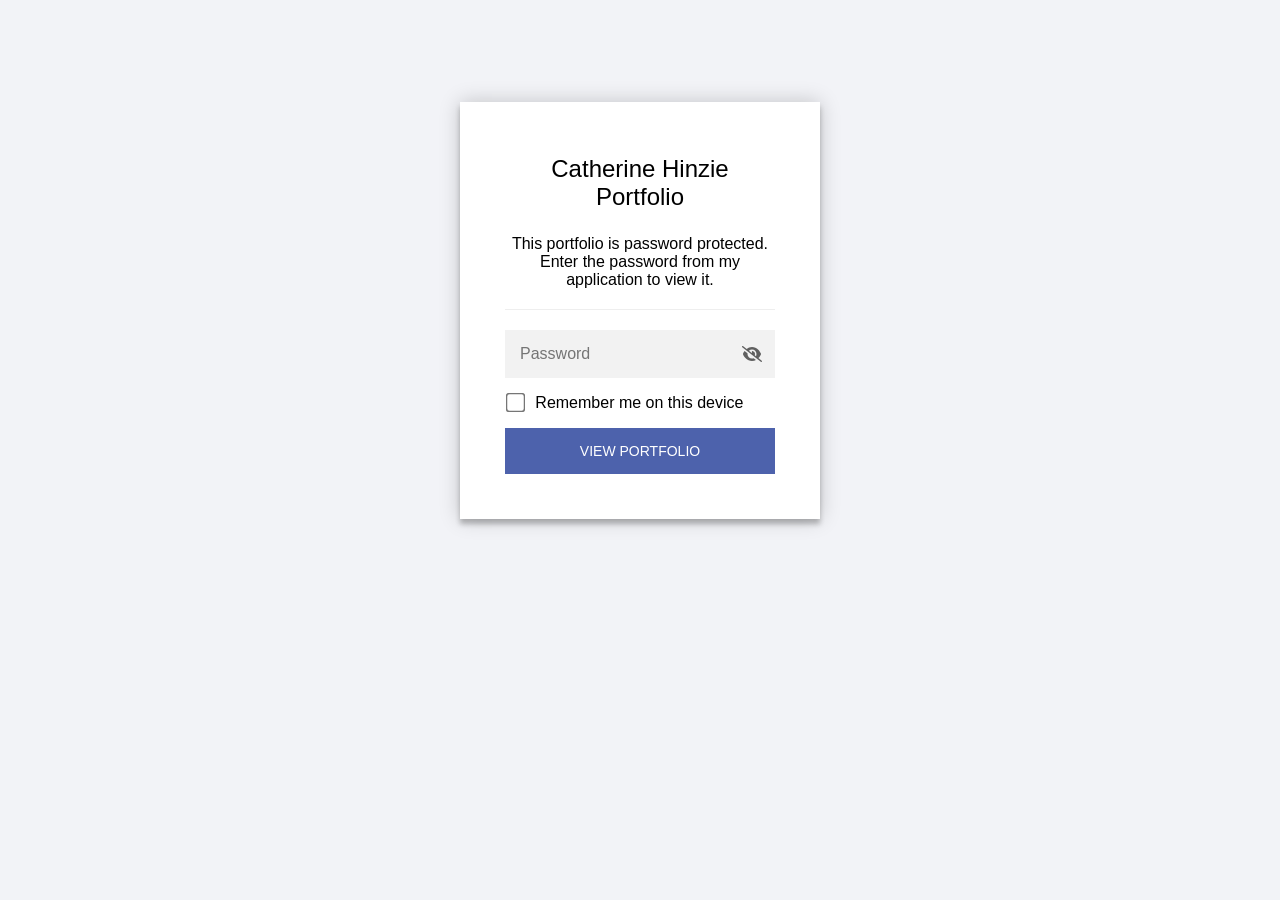
==== catherinerk-site/index.html @ cd5db208 "Add files via upload" ====
<!DOCTYPE html>
<html class="staticrypt-html">
    <head>
        <meta charset="utf-8" />
        <title>Catherine Hinzie Portfolio</title>
        <meta name="viewport" content="width=device-width, initial-scale=1" />

        <!-- do not cache this page -->
        <meta http-equiv="cache-control" content="max-age=0" />
        <meta http-equiv="cache-control" content="no-cache" />
        <meta http-equiv="expires" content="0" />
        <meta http-equiv="expires" content="Tue, 01 Jan 1980 1:00:00 GMT" />
        <meta http-equiv="pragma" content="no-cache" />

        <style>
            .staticrypt-hr {
                margin-top: 20px;
                margin-bottom: 20px;
                border: 0;
                border-top: 1px solid #eee;
            }

            .staticrypt-page {
                width: 360px;
                padding: 8% 0 0;
                margin: auto;
                box-sizing: border-box;
            }

            .staticrypt-form {
                position: relative;
                z-index: 1;
                background: #ffffff;
                max-width: 360px;
                margin: 0 auto 100px;
                padding: 45px;
                text-align: center;
                box-shadow: 0 0 20px 0 rgba(0, 0, 0, 0.2), 0 5px 5px 0 rgba(0, 0, 0, 0.24);
            }

            .staticrypt-form input[type="password"],
            input[type="text"] {
                background: inherit;
                border: 0;
                box-sizing: border-box; /* This ensures padding is included in the total width */
                font-size: 14px;
                outline: 0;
                padding: 15px 30px 15px 15px; /* Adjust the padding to ensure there is space for the icon */
                width: 100%;
            }

            .staticrypt-password-container {
                position: relative;
                outline: 0;
                background: #f2f2f2;
                width: 100%;
                border: 0;
                margin: 0 0 15px;
                box-sizing: border-box;
            }

            .staticrypt-toggle-password-visibility {
                cursor: pointer;
                height: 20px;
                opacity: 60%;
                padding: 13px;
                position: absolute;
                right: 0;
                top: 50%;
                transform: translateY(-50%);
                width: 20px;
            }

            .staticrypt-form .staticrypt-decrypt-button {
                text-transform: uppercase;
                outline: 0;
                background: #4d62ac;
                width: 100%;
                border: 0;
                padding: 15px;
                color: #ffffff;
                font-size: 14px;
                cursor: pointer;
            }

            .staticrypt-form .staticrypt-decrypt-button:hover,
            .staticrypt-form .staticrypt-decrypt-button:active,
            .staticrypt-form .staticrypt-decrypt-button:focus {
                background: #4d62ac;
                filter: brightness(92%);
            }

            .staticrypt-html {
                height: 100%;
            }

            .staticrypt-body {
                height: 100%;
                margin: 0;
            }

            .staticrypt-content {
                height: 100%;
                margin-bottom: 1em;
                background: #f2f3f7;
                font-family: "Arial", sans-serif;
                -webkit-font-smoothing: antialiased;
                -moz-osx-font-smoothing: grayscale;
            }

            .staticrypt-instructions {
                margin-top: -1em;
                margin-bottom: 1em;
            }

            .staticrypt-title {
                font-size: 1.5em;
            }

            label.staticrypt-remember {
                display: flex;
                align-items: center;
                margin-bottom: 1em;
            }

            .staticrypt-remember input[type="checkbox"] {
                transform: scale(1.5);
                margin-right: 1em;
            }

            .hidden {
                display: none !important;
            }

            .staticrypt-spinner-container {
                height: 100%;
                display: flex;
                align-items: center;
                justify-content: center;
            }

            .staticrypt-spinner {
                display: inline-block;
                width: 2rem;
                height: 2rem;
                vertical-align: text-bottom;
                border: 0.25em solid gray;
                border-right-color: transparent;
                border-radius: 50%;
                -webkit-animation: spinner-border 0.75s linear infinite;
                animation: spinner-border 0.75s linear infinite;
                animation-duration: 0.75s;
                animation-timing-function: linear;
                animation-delay: 0s;
                animation-iteration-count: infinite;
                animation-direction: normal;
                animation-fill-mode: none;
                animation-play-state: running;
                animation-name: spinner-border;
            }

            @keyframes spinner-border {
                100% {
                    transform: rotate(360deg);
                }
            }

            @media screen and (-webkit-min-device-pixel-ratio: 0) {
                .staticrypt-form input[type="password"],
                input[type="text"] {
                    font-size: 16px;
                }
            }
        </style>
    </head>

    <body class="staticrypt-body">
        <div id="staticrypt_loading" class="staticrypt-spinner-container">
            <div class="staticrypt-spinner"></div>
        </div>

        <div id="staticrypt_content" class="staticrypt-content hidden">
            <div class="staticrypt-page">
                <div class="staticrypt-form">
                    <div class="staticrypt-instructions">
                        <p class="staticrypt-title">Catherine Hinzie Portfolio</p>
                        <p>This portfolio is password protected. Enter the password from my application to view it.</p>
                    </div>

                    <hr class="staticrypt-hr" />

                    <form id="staticrypt-form" action="#" method="post">
                        <div class="staticrypt-password-container">
                            <input
                                id="staticrypt-password"
                                type="password"
                                name="password"
                                placeholder="Password"
                                autofocus
                            />

                            <img
                                class="staticrypt-toggle-password-visibility"
                                alt="Show password"
                                title="Show password"
                                src="[data-uri]"
                            />
                        </div>

                        <label id="staticrypt-remember-label" class="staticrypt-remember hidden">
                            <input id="staticrypt-remember" type="checkbox" name="remember" />
                            Remember me on this device
                        </label>

                        <input type="submit" class="staticrypt-decrypt-button" value="View portfolio" />
                    </form>
                </div>
            </div>
        </div>

        <script>
            // these variables will be filled when generating the file - the template format is 'variable_name'
            const staticryptInitiator = ((function(){
  const exports = {};
  const cryptoEngine = ((function(){
  const exports = {};
  const { subtle } = crypto;

const IV_BITS = 16 * 8;
const HEX_BITS = 4;
const ENCRYPTION_ALGO = "AES-CBC";

/**
 * Translates between utf8 encoded hexadecimal strings
 * and Uint8Array bytes.
 */
const HexEncoder = {
    /**
     * hex string -> bytes
     * @param {string} hexString
     * @returns {Uint8Array}
     */
    parse: function (hexString) {
        if (hexString.length % 2 !== 0) throw "Invalid hexString";
        const arrayBuffer = new Uint8Array(hexString.length / 2);

        for (let i = 0; i < hexString.length; i += 2) {
            const byteValue = parseInt(hexString.substring(i, i + 2), 16);
            if (isNaN(byteValue)) {
                throw "Invalid hexString";
            }
            arrayBuffer[i / 2] = byteValue;
        }
        return arrayBuffer;
    },

    /**
     * bytes -> hex string
     * @param {Uint8Array} bytes
     * @returns {string}
     */
    stringify: function (bytes) {
        const hexBytes = [];

        for (let i = 0; i < bytes.length; ++i) {
            let byteString = bytes[i].toString(16);
            if (byteString.length < 2) {
                byteString = "0" + byteString;
            }
            hexBytes.push(byteString);
        }
        return hexBytes.join("");
    },
};

/**
 * Translates between utf8 strings and Uint8Array bytes.
 */
const UTF8Encoder = {
    parse: function (str) {
        return new TextEncoder().encode(str);
    },

    stringify: function (bytes) {
        return new TextDecoder().decode(bytes);
    },
};

/**
 * Salt and encrypt a msg with a password.
 */
async function encrypt(msg, hashedPassword) {
    // Must be 16 bytes, unpredictable, and preferably cryptographically random. However, it need not be secret.
    // https://developer.mozilla.org/en-US/docs/Web/API/SubtleCrypto/encrypt#parameters
    const iv = crypto.getRandomValues(new Uint8Array(IV_BITS / 8));

    const key = await subtle.importKey("raw", HexEncoder.parse(hashedPassword), ENCRYPTION_ALGO, false, ["encrypt"]);

    const encrypted = await subtle.encrypt(
        {
            name: ENCRYPTION_ALGO,
            iv: iv,
        },
        key,
        UTF8Encoder.parse(msg)
    );

    // iv will be 32 hex characters, we prepend it to the ciphertext for use in decryption
    return HexEncoder.stringify(iv) + HexEncoder.stringify(new Uint8Array(encrypted));
}
exports.encrypt = encrypt;

/**
 * Decrypt a salted msg using a password.
 *
 * @param {string} encryptedMsg
 * @param {string} hashedPassword
 * @returns {Promise<string>}
 */
async function decrypt(encryptedMsg, hashedPassword) {
    const ivLength = IV_BITS / HEX_BITS;
    const iv = HexEncoder.parse(encryptedMsg.substring(0, ivLength));
    const encrypted = encryptedMsg.substring(ivLength);

    const key = await subtle.importKey("raw", HexEncoder.parse(hashedPassword), ENCRYPTION_ALGO, false, ["decrypt"]);

    const outBuffer = await subtle.decrypt(
        {
            name: ENCRYPTION_ALGO,
            iv: iv,
        },
        key,
        HexEncoder.parse(encrypted)
    );

    return UTF8Encoder.stringify(new Uint8Array(outBuffer));
}
exports.decrypt = decrypt;

/**
 * Salt and hash the password so it can be stored in localStorage without opening a password reuse vulnerability.
 *
 * @param {string} password
 * @param {string} salt
 * @returns {Promise<string>}
 */
async function hashPassword(password, salt) {
    // we hash the password in multiple steps, each adding more iterations. This is because we used to allow less
    // iterations, so for backward compatibility reasons, we need to support going from that to more iterations.
    let hashedPassword = await hashLegacyRound(password, salt);

    hashedPassword = await hashSecondRound(hashedPassword, salt);

    return hashThirdRound(hashedPassword, salt);
}
exports.hashPassword = hashPassword;

/**
 * This hashes the password with 1k iterations. This is a low number, we need this function to support backwards
 * compatibility.
 *
 * @param {string} password
 * @param {string} salt
 * @returns {Promise<string>}
 */
function hashLegacyRound(password, salt) {
    return pbkdf2(password, salt, 1000, "SHA-1");
}
exports.hashLegacyRound = hashLegacyRound;

/**
 * Add a second round of iterations. This is because we used to use 1k, so for backwards compatibility with
 * remember-me/autodecrypt links, we need to support going from that to more iterations.
 *
 * @param hashedPassword
 * @param salt
 * @returns {Promise<string>}
 */
function hashSecondRound(hashedPassword, salt) {
    return pbkdf2(hashedPassword, salt, 14000, "SHA-256");
}
exports.hashSecondRound = hashSecondRound;

/**
 * Add a third round of iterations to bring total number to 600k. This is because we used to use 1k, then 15k, so for
 * backwards compatibility with remember-me/autodecrypt links, we need to support going from that to more iterations.
 *
 * @param hashedPassword
 * @param salt
 * @returns {Promise<string>}
 */
function hashThirdRound(hashedPassword, salt) {
    return pbkdf2(hashedPassword, salt, 585000, "SHA-256");
}
exports.hashThirdRound = hashThirdRound;

/**
 * Salt and hash the password so it can be stored in localStorage without opening a password reuse vulnerability.
 *
 * @param {string} password
 * @param {string} salt
 * @param {int} iterations
 * @param {string} hashAlgorithm
 * @returns {Promise<string>}
 */
async function pbkdf2(password, salt, iterations, hashAlgorithm) {
    const key = await subtle.importKey("raw", UTF8Encoder.parse(password), "PBKDF2", false, ["deriveBits"]);

    const keyBytes = await subtle.deriveBits(
        {
            name: "PBKDF2",
            hash: hashAlgorithm,
            iterations,
            salt: UTF8Encoder.parse(salt),
        },
        key,
        256
    );

    return HexEncoder.stringify(new Uint8Array(keyBytes));
}

function generateRandomSalt() {
    const bytes = crypto.getRandomValues(new Uint8Array(128 / 8));

    return HexEncoder.stringify(new Uint8Array(bytes));
}
exports.generateRandomSalt = generateRandomSalt;

async function signMessage(hashedPassword, message) {
    const key = await subtle.importKey(
        "raw",
        HexEncoder.parse(hashedPassword),
        {
            name: "HMAC",
            hash: "SHA-256",
        },
        false,
        ["sign"]
    );
    const signature = await subtle.sign("HMAC", key, UTF8Encoder.parse(message));

    return HexEncoder.stringify(new Uint8Array(signature));
}
exports.signMessage = signMessage;

function getRandomAlphanum() {
    const possibleCharacters = "abcdefghijklmnopqrstuvwxyzABCDEFGHIJKLMNOPQRSTUVWXYZ0123456789";

    let byteArray;
    let parsedInt;

    // Keep generating new random bytes until we get a value that falls
    // within a range that can be evenly divided by possibleCharacters.length
    do {
        byteArray = crypto.getRandomValues(new Uint8Array(1));
        // extract the lowest byte to get an int from 0 to 255 (probably unnecessary, since we're only generating 1 byte)
        parsedInt = byteArray[0] & 0xff;
    } while (parsedInt >= 256 - (256 % possibleCharacters.length));

    // Take the modulo of the parsed integer to get a random number between 0 and totalLength - 1
    const randomIndex = parsedInt % possibleCharacters.length;

    return possibleCharacters[randomIndex];
}

/**
 * Generate a random string of a given length.
 *
 * @param {int} length
 * @returns {string}
 */
function generateRandomString(length) {
    let randomString = "";

    for (let i = 0; i < length; i++) {
        randomString += getRandomAlphanum();
    }

    return randomString;
}
exports.generateRandomString = generateRandomString;

  return exports;
})());
const codec = ((function(){
  const exports = {};
  /**
 * Initialize the codec with the provided cryptoEngine - this return functions to encode and decode messages.
 *
 * @param cryptoEngine - the engine to use for encryption / decryption
 */
function init(cryptoEngine) {
    const exports = {};

    /**
     * Top-level function for encoding a message.
     * Includes password hashing, encryption, and signing.
     *
     * @param {string} msg
     * @param {string} password
     * @param {string} salt
     *
     * @returns {string} The encoded text
     */
    async function encode(msg, password, salt) {
        const hashedPassword = await cryptoEngine.hashPassword(password, salt);

        const encrypted = await cryptoEngine.encrypt(msg, hashedPassword);

        // we use the hashed password in the HMAC because this is effectively what will be used a password (so we can store
        // it in localStorage safely, we don't use the clear text password)
        const hmac = await cryptoEngine.signMessage(hashedPassword, encrypted);

        return hmac + encrypted;
    }
    exports.encode = encode;

    /**
     * Encode using a password that has already been hashed. This is useful to encode multiple messages in a row, that way
     * we don't need to hash the password multiple times.
     *
     * @param {string} msg
     * @param {string} hashedPassword
     *
     * @returns {string} The encoded text
     */
    async function encodeWithHashedPassword(msg, hashedPassword) {
        const encrypted = await cryptoEngine.encrypt(msg, hashedPassword);

        // we use the hashed password in the HMAC because this is effectively what will be used a password (so we can store
        // it in localStorage safely, we don't use the clear text password)
        const hmac = await cryptoEngine.signMessage(hashedPassword, encrypted);

        return hmac + encrypted;
    }
    exports.encodeWithHashedPassword = encodeWithHashedPassword;

    /**
     * Top-level function for decoding a message.
     * Includes signature check and decryption.
     *
     * @param {string} signedMsg
     * @param {string} hashedPassword
     * @param {string} salt
     * @param {int} backwardCompatibleAttempt
     * @param {string} originalPassword
     *
     * @returns {Object} {success: true, decoded: string} | {success: false, message: string}
     */
    async function decode(signedMsg, hashedPassword, salt, backwardCompatibleAttempt = 0, originalPassword = "") {
        const encryptedHMAC = signedMsg.substring(0, 64);
        const encryptedMsg = signedMsg.substring(64);
        const decryptedHMAC = await cryptoEngine.signMessage(hashedPassword, encryptedMsg);

        if (decryptedHMAC !== encryptedHMAC) {
            // we have been raising the number of iterations in the hashing algorithm multiple times, so to support the old
            // remember-me/autodecrypt links we need to try bringing the old hashes up to speed.
            originalPassword = originalPassword || hashedPassword;
            if (backwardCompatibleAttempt === 0) {
                const updatedHashedPassword = await cryptoEngine.hashThirdRound(originalPassword, salt);

                return decode(signedMsg, updatedHashedPassword, salt, backwardCompatibleAttempt + 1, originalPassword);
            }
            if (backwardCompatibleAttempt === 1) {
                let updatedHashedPassword = await cryptoEngine.hashSecondRound(originalPassword, salt);
                updatedHashedPassword = await cryptoEngine.hashThirdRound(updatedHashedPassword, salt);

                return decode(signedMsg, updatedHashedPassword, salt, backwardCompatibleAttempt + 1, originalPassword);
            }

            return { success: false, message: "Signature mismatch" };
        }

        return {
            success: true,
            decoded: await cryptoEngine.decrypt(encryptedMsg, hashedPassword),
        };
    }
    exports.decode = decode;

    return exports;
}
exports.init = init;

  return exports;
})());
const decode = codec.init(cryptoEngine).decode;

/**
 * Initialize the staticrypt module, that exposes functions callbable by the password_template.
 *
 * @param {{
 *  staticryptEncryptedMsgUniqueVariableName: string,
 *  isRememberEnabled: boolean,
 *  rememberDurationInDays: number,
 *  staticryptSaltUniqueVariableName: string,
 * }} staticryptConfig - object of data that is stored on the password_template at encryption time.
 *
 * @param {{
 *  rememberExpirationKey: string,
 *  rememberPassphraseKey: string,
 *  replaceHtmlCallback: function,
 *  clearLocalStorageCallback: function,
 * }} templateConfig - object of data that can be configured by a custom password_template.
 */
function init(staticryptConfig, templateConfig) {
    const exports = {};

    /**
     * Decrypt our encrypted page, replace the whole HTML.
     *
     * @param {string} hashedPassword
     * @returns {Promise<boolean>}
     */
    async function decryptAndReplaceHtml(hashedPassword) {
        const { staticryptEncryptedMsgUniqueVariableName, staticryptSaltUniqueVariableName } = staticryptConfig;
        const { replaceHtmlCallback } = templateConfig;

        const result = await decode(
            staticryptEncryptedMsgUniqueVariableName,
            hashedPassword,
            staticryptSaltUniqueVariableName
        );
        if (!result.success) {
            return false;
        }
        const plainHTML = result.decoded;

        // if the user configured a callback call it, otherwise just replace the whole HTML
        if (typeof replaceHtmlCallback === "function") {
            replaceHtmlCallback(plainHTML);
        } else {
            document.write(plainHTML);
            document.close();
        }

        return true;
    }

    /**
     * Attempt to decrypt the page and replace the whole HTML.
     *
     * @param {string} password
     * @param {boolean} isRememberChecked
     *
     * @returns {Promise<{isSuccessful: boolean, hashedPassword?: string}>} - we return an object, so that if we want to
     *   expose more information in the future we can do it without breaking the password_template
     */
    async function handleDecryptionOfPage(password, isRememberChecked) {
        const { staticryptSaltUniqueVariableName } = staticryptConfig;

        // decrypt and replace the whole page
        const hashedPassword = await cryptoEngine.hashPassword(password, staticryptSaltUniqueVariableName);
        return handleDecryptionOfPageFromHash(hashedPassword, isRememberChecked);
    }
    exports.handleDecryptionOfPage = handleDecryptionOfPage;

    async function handleDecryptionOfPageFromHash(hashedPassword, isRememberChecked) {
        const { isRememberEnabled, rememberDurationInDays } = staticryptConfig;
        const { rememberExpirationKey, rememberPassphraseKey } = templateConfig;

        const isDecryptionSuccessful = await decryptAndReplaceHtml(hashedPassword);

        if (!isDecryptionSuccessful) {
            return {
                isSuccessful: false,
                hashedPassword,
            };
        }

        // remember the hashedPassword and set its expiration if necessary
        if (isRememberEnabled && isRememberChecked) {
            window.localStorage.setItem(rememberPassphraseKey, hashedPassword);

            // set the expiration if the duration isn't 0 (meaning no expiration)
            if (rememberDurationInDays > 0) {
                window.localStorage.setItem(
                    rememberExpirationKey,
                    (new Date().getTime() + rememberDurationInDays * 24 * 60 * 60 * 1000).toString()
                );
            }
        }

        return {
            isSuccessful: true,
            hashedPassword,
        };
    }
    exports.handleDecryptionOfPageFromHash = handleDecryptionOfPageFromHash;

    /**
     * Clear localstorage from staticrypt related values
     */
    function clearLocalStorage() {
        const { clearLocalStorageCallback, rememberExpirationKey, rememberPassphraseKey } = templateConfig;

        if (typeof clearLocalStorageCallback === "function") {
            clearLocalStorageCallback();
        } else {
            localStorage.removeItem(rememberPassphraseKey);
            localStorage.removeItem(rememberExpirationKey);
        }
    }

    async function handleDecryptOnLoad() {
        let isSuccessful = await decryptOnLoadFromUrl();

        if (!isSuccessful) {
            isSuccessful = await decryptOnLoadFromRememberMe();
        }

        return { isSuccessful };
    }
    exports.handleDecryptOnLoad = handleDecryptOnLoad;

    /**
     * Clear storage if we are logging out
     *
     * @returns {boolean} - whether we logged out
     */
    function logoutIfNeeded() {
        const logoutKey = "staticrypt_logout";

        // handle logout through query param
        const queryParams = new URLSearchParams(window.location.search);
        if (queryParams.has(logoutKey)) {
            clearLocalStorage();
            return true;
        }

        // handle logout through URL fragment
        const hash = window.location.hash.substring(1);
        if (hash.includes(logoutKey)) {
            clearLocalStorage();
            return true;
        }

        return false;
    }

    /**
     * To be called on load: check if we want to try to decrypt and replace the HTML with the decrypted content, and
     * try to do it if needed.
     *
     * @returns {Promise<boolean>} true if we derypted and replaced the whole page, false otherwise
     */
    async function decryptOnLoadFromRememberMe() {
        const { rememberDurationInDays } = staticryptConfig;
        const { rememberExpirationKey, rememberPassphraseKey } = templateConfig;

        // if we are login out, terminate
        if (logoutIfNeeded()) {
            return false;
        }

        // if there is expiration configured, check if we're not beyond the expiration
        if (rememberDurationInDays && rememberDurationInDays > 0) {
            const expiration = localStorage.getItem(rememberExpirationKey),
                isExpired = expiration && new Date().getTime() > parseInt(expiration);

            if (isExpired) {
                clearLocalStorage();
                return false;
            }
        }

        const hashedPassword = localStorage.getItem(rememberPassphraseKey);

        if (hashedPassword) {
            // try to decrypt
            const isDecryptionSuccessful = await decryptAndReplaceHtml(hashedPassword);

            // if the decryption is unsuccessful the password might be wrong - silently clear the saved data and let
            // the user fill the password form again
            if (!isDecryptionSuccessful) {
                clearLocalStorage();
                return false;
            }

            return true;
        }

        return false;
    }

    async function decryptOnLoadFromUrl() {
        const passwordKey = "staticrypt_pwd";
        const rememberMeKey = "remember_me";

        // try to get the password from the query param (for backward compatibility - we now want to avoid this method,
        // since it sends the hashed password to the server which isn't needed)
        const queryParams = new URLSearchParams(window.location.search);
        const hashedPasswordQuery = queryParams.get(passwordKey);
        const rememberMeQuery = queryParams.get(rememberMeKey);

        const urlFragment = window.location.hash.substring(1);
        // get the password from the url fragment
        const hashedPasswordRegexMatch = urlFragment.match(new RegExp(passwordKey + "=([^&]*)"));
        const hashedPasswordFragment = hashedPasswordRegexMatch ? hashedPasswordRegexMatch[1] : null;
        const rememberMeFragment = urlFragment.includes(rememberMeKey);

        const hashedPassword = hashedPasswordFragment || hashedPasswordQuery;
        const rememberMe = rememberMeFragment || rememberMeQuery;

        if (hashedPassword) {
            return handleDecryptionOfPageFromHash(hashedPassword, rememberMe);
        }

        return false;
    }

    return exports;
}
exports.init = init;

  return exports;
})());
            const templateError = "That password didn't work. Check it and try again.",
                templateToggleAltShow = "Show password",
                templateToggleAltHide = "Hide password",
                isRememberEnabled = true,
                staticryptConfig = {"staticryptEncryptedMsgUniqueVariableName":"[base64]","isRememberEnabled":true,"rememberDurationInDays":30,"staticryptSaltUniqueVariableName":"d2587ff8d0bd5d1619d50c2c38cf48bd"};

            // you can edit these values to customize some of the behavior of StatiCrypt
            const templateConfig = {
                rememberExpirationKey: "staticrypt_expiration",
                rememberPassphraseKey: "staticrypt_passphrase",
                replaceHtmlCallback: null,
                clearLocalStorageCallback: null,
            };

            // init the staticrypt engine
            const staticrypt = staticryptInitiator.init(staticryptConfig, templateConfig);

            // try to automatically decrypt on load if there is a saved password
            window.onload = async function () {
                const { isSuccessful } = await staticrypt.handleDecryptOnLoad();

                // if we didn't decrypt anything on load, show the password prompt. Otherwise the content has already been
                // replaced, no need to do anything
                if (!isSuccessful) {
                    // hide loading screen
                    document.getElementById("staticrypt_loading").classList.add("hidden");
                    document.getElementById("staticrypt_content").classList.remove("hidden");
                    document.getElementById("staticrypt-password").focus();

                    // show the remember me checkbox
                    if (isRememberEnabled) {
                        document.getElementById("staticrypt-remember-label").classList.remove("hidden");
                    }
                }
            };

            // toggle password visibility
            const toggleIcon = document.querySelector(".staticrypt-toggle-password-visibility");
            // these two icons are coming from FontAwesome
            const imgSrcEyeClosed =
                "[data-uri]";
            const imgSrcEyeOpened =
                "[data-uri]";
            toggleIcon.addEventListener("click", function () {
                const passwordInput = document.getElementById("staticrypt-password");
                if (passwordInput.type === "password") {
                    passwordInput.type = "text";
                    toggleIcon.src = imgSrcEyeOpened;
                    toggleIcon.alt = templateToggleAltHide;
                    toggleIcon.title = templateToggleAltHide;
                } else {
                    passwordInput.type = "password";
                    toggleIcon.src = imgSrcEyeClosed;
                    toggleIcon.alt = templateToggleAltShow;
                    toggleIcon.title = templateToggleAltShow;
                }
            });

            // handle password form submission
            document.getElementById("staticrypt-form").addEventListener("submit", async function (e) {
                e.preventDefault();

                const password = document.getElementById("staticrypt-password").value,
                    isRememberChecked = document.getElementById("staticrypt-remember").checked;

                const { isSuccessful } = await staticrypt.handleDecryptionOfPage(password, isRememberChecked);

                if (!isSuccessful) {
                    alert(templateError);
                }
            });
        </script>
    </body>
</html>
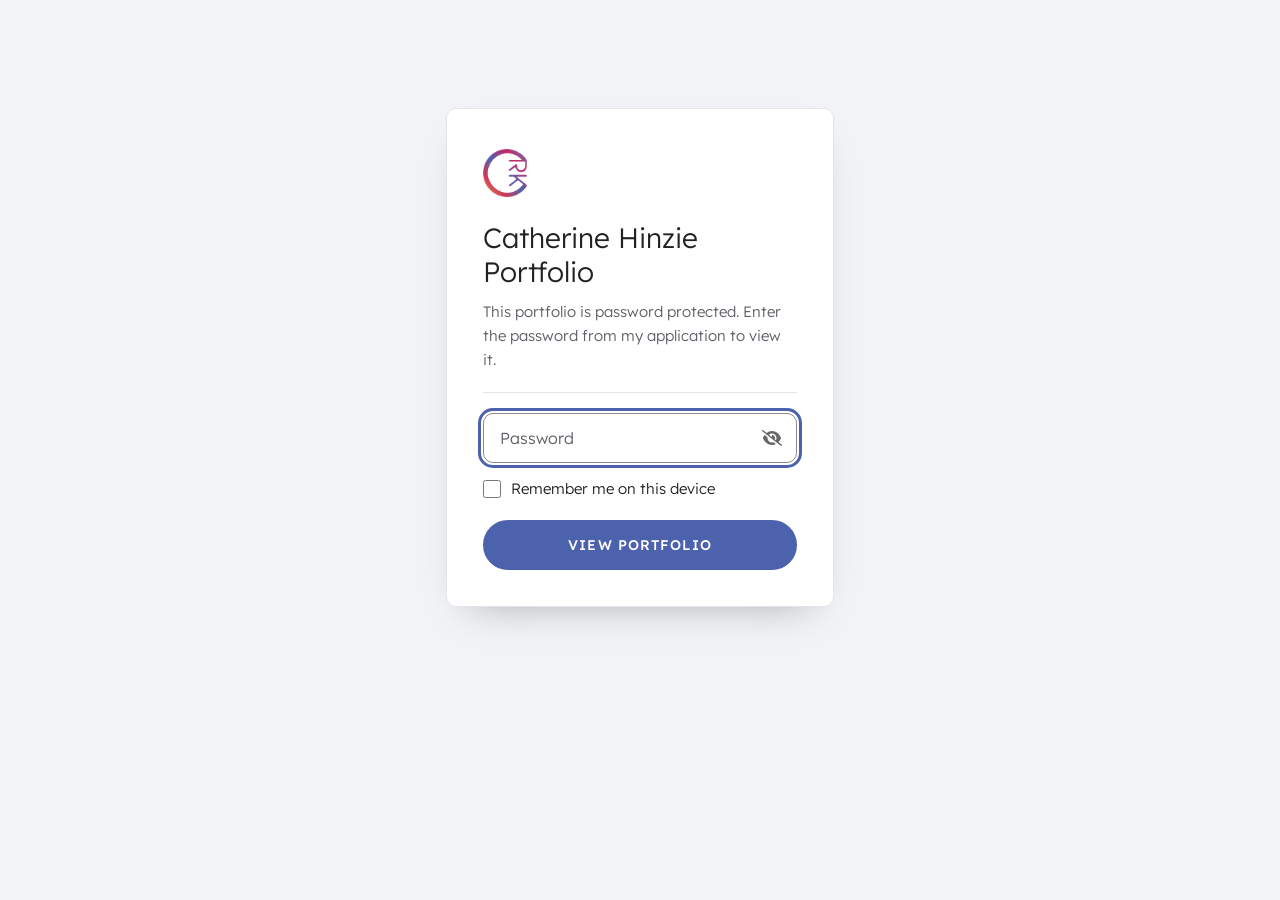
==== commit b012d5f3: "Add files via upload" ====
--- a/catherinerk-site/index.html
+++ b/catherinerk-site/index.html
@@ -1,5 +1,5 @@
 <!DOCTYPE html>
-<html class="staticrypt-html">
+<html class="staticrypt-html" lang="en">
     <head>
         <meta charset="utf-8" />
         <title>Catherine Hinzie Portfolio</title>
@@ -12,165 +12,143 @@
         <meta http-equiv="expires" content="Tue, 01 Jan 1980 1:00:00 GMT" />
         <meta http-equiv="pragma" content="no-cache" />
 
+        <link rel="preconnect" href="https://fonts.googleapis.com" />
+        <link rel="preconnect" href="https://fonts.gstatic.com" crossorigin />
+        <link rel="stylesheet" href="https://fonts.googleapis.com/css2?family=Lexend:wght@300;400;500&display=swap" />
         <style>
-            .staticrypt-hr {
-                margin-top: 20px;
-                margin-bottom: 20px;
-                border: 0;
-                border-top: 1px solid #eee;
-            }
-
+            :root {
+                --page: #f2f3f7; --card: #ffffff; --text: #222222; --muted: #5e5e66;
+                --line: #e4e4ea; --field: #ffffff; --field-line: #8b8b96;
+                --accent: #4d62ac; --on-accent: #ffffff;
+                --g1: #d8ae58; --g2: #d13656; --g3: #4e62ad; --g4: #cc2366; --g5: #4d88c1;
+                color-scheme: light;
+            }
+            @media (prefers-color-scheme: dark) {
+                :root {
+                    --page: #121318; --card: #1a1b21; --text: #f2f2f5; --muted: #a9abb6;
+                    --line: #2d2e38; --field: #121318; --field-line: #6c6e7c;
+                    --accent: #aab7ec; --on-accent: #121318;
+                    --g1: #e8c27a; --g2: #f27896; --g3: #a3b1f0; --g4: #f16aa3; --g5: #8cc0ee;
+                    color-scheme: dark;
+                }
+            }
+            @media (prefers-contrast: more) {
+                :root { --page: #fff; --card: #fff; --text: #000; --muted: #000; --line: #000; --field: #fff; --field-line: #000; --accent: #3e519a; --on-accent: #fff; }
+            }
+            .staticrypt-html { height: 100%; }
+            .staticrypt-body { height: 100%; margin: 0; background: var(--page); }
+            .staticrypt-content {
+                min-height: 100%;
+                background: var(--page);
+                color: var(--text);
+                font-family: "Lexend", "Sofia Pro", "Avenir Next", system-ui, -apple-system, "Segoe UI", sans-serif;
+                font-weight: 300;
+                -webkit-font-smoothing: antialiased;
+                -moz-osx-font-smoothing: grayscale;
+            }
             .staticrypt-page {
-                width: 360px;
-                padding: 8% 0 0;
+                width: 100%;
+                max-width: 420px;
+                padding: 12vh 16px 0;
                 margin: auto;
                 box-sizing: border-box;
             }
-
             .staticrypt-form {
-                position: relative;
-                z-index: 1;
-                background: #ffffff;
-                max-width: 360px;
-                margin: 0 auto 100px;
-                padding: 45px;
-                text-align: center;
-                box-shadow: 0 0 20px 0 rgba(0, 0, 0, 0.2), 0 5px 5px 0 rgba(0, 0, 0, 0.24);
-            }
-
-            .staticrypt-form input[type="password"],
-            input[type="text"] {
-                background: inherit;
-                border: 0;
-                box-sizing: border-box; /* This ensures padding is included in the total width */
-                font-size: 14px;
-                outline: 0;
-                padding: 15px 30px 15px 15px; /* Adjust the padding to ensure there is space for the icon */
-                width: 100%;
-            }
-
+                background: var(--card);
+                border: 1px solid var(--line);
+                border-radius: 10px;
+                padding: 40px 36px 36px;
+                text-align: left;
+                box-shadow: 0 18px 40px -24px rgba(0, 0, 0, 0.35);
+            }
+            .staticrypt-logo {
+                display: block;
+                width: 44px;
+                height: 48px;
+                margin-bottom: 24px;
+                background: linear-gradient(45deg, var(--g1) 0%, var(--g2) 25%, var(--g3) 50%, var(--g4) 75%, var(--g5) 100%);
+                -webkit-mask: url("[data-uri]") center / contain no-repeat;
+                mask: url("[data-uri]") center / contain no-repeat;
+            }
+            .staticrypt-instructions { margin: 0 0 4px; }
+            .staticrypt-instructions p { margin: 0 0 10px; line-height: 1.6; color: var(--muted); font-size: 15px; }
+            .staticrypt-instructions p.staticrypt-title {
+                font-size: 28px;
+                font-weight: 300;
+                line-height: 1.2;
+                color: var(--text);
+                margin-bottom: 12px;
+            }
+            .staticrypt-hr { margin: 20px 0; border: 0; border-top: 1px solid var(--line); }
             .staticrypt-password-container {
                 position: relative;
+                background: var(--field);
+                border: 1px solid var(--field-line);
+                border-radius: 10px;
+                margin: 0 0 16px;
+                box-sizing: border-box;
+            }
+            .staticrypt-password-container:focus-within { outline: 3px solid var(--accent); outline-offset: 2px; }
+            .staticrypt-form input[type="password"],
+            .staticrypt-form input[type="text"] {
+                background: transparent;
+                border: 0;
+                box-sizing: border-box;
+                color: var(--text);
+                font: inherit;
+                font-size: 16px;
                 outline: 0;
-                background: #f2f2f2;
+                padding: 14px 48px 14px 16px;
                 width: 100%;
-                border: 0;
-                margin: 0 0 15px;
-                box-sizing: border-box;
-            }
-
+            }
+            .staticrypt-form input::placeholder { color: var(--muted); }
             .staticrypt-toggle-password-visibility {
                 cursor: pointer;
                 height: 20px;
-                opacity: 60%;
-                padding: 13px;
+                width: 20px;
+                opacity: 0.6;
+                padding: 12px;
                 position: absolute;
-                right: 0;
+                right: 2px;
                 top: 50%;
                 transform: translateY(-50%);
-                width: 20px;
-            }
-
-            .staticrypt-form .staticrypt-decrypt-button {
-                text-transform: uppercase;
-                outline: 0;
-                background: #4d62ac;
-                width: 100%;
-                border: 0;
-                padding: 15px;
-                color: #ffffff;
-                font-size: 14px;
-                cursor: pointer;
-            }
-
-            .staticrypt-form .staticrypt-decrypt-button:hover,
-            .staticrypt-form .staticrypt-decrypt-button:active,
-            .staticrypt-form .staticrypt-decrypt-button:focus {
-                background: #4d62ac;
-                filter: brightness(92%);
-            }
-
-            .staticrypt-html {
-                height: 100%;
-            }
-
-            .staticrypt-body {
-                height: 100%;
-                margin: 0;
-            }
-
-            .staticrypt-content {
-                height: 100%;
-                margin-bottom: 1em;
-                background: #f2f3f7;
-                font-family: "Arial", sans-serif;
-                -webkit-font-smoothing: antialiased;
-                -moz-osx-font-smoothing: grayscale;
-            }
-
-            .staticrypt-instructions {
-                margin-top: -1em;
-                margin-bottom: 1em;
-            }
-
-            .staticrypt-title {
-                font-size: 1.5em;
-            }
-
+            }
+            @media (prefers-color-scheme: dark) { .staticrypt-toggle-password-visibility { filter: invert(1); } }
             label.staticrypt-remember {
                 display: flex;
                 align-items: center;
-                margin-bottom: 1em;
-            }
-
-            .staticrypt-remember input[type="checkbox"] {
-                transform: scale(1.5);
-                margin-right: 1em;
-            }
-
-            .hidden {
-                display: none !important;
-            }
-
-            .staticrypt-spinner-container {
-                height: 100%;
-                display: flex;
-                align-items: center;
-                justify-content: center;
-            }
-
+                gap: 10px;
+                margin-bottom: 22px;
+                font-size: 15px;
+                color: var(--text);
+                cursor: pointer;
+            }
+            .staticrypt-remember input[type="checkbox"] { width: 18px; height: 18px; margin: 0; accent-color: var(--accent); }
+            .staticrypt-form .staticrypt-decrypt-button {
+                width: 100%;
+                padding: 14px 20px;
+                border: 2px solid var(--accent);
+                border-radius: 999px;
+                background: var(--accent);
+                color: var(--on-accent);
+                font: inherit;
+                font-size: 14px;
+                font-weight: 500;
+                letter-spacing: 0.08em;
+                text-transform: uppercase;
+                cursor: pointer;
+            }
+            .staticrypt-form .staticrypt-decrypt-button:hover { filter: brightness(1.08); }
+            .staticrypt-form .staticrypt-decrypt-button:focus-visible { outline: 3px solid var(--accent); outline-offset: 3px; }
+            .hidden { display: none !important; }
+            .staticrypt-spinner-container { height: 100%; display: flex; align-items: center; justify-content: center; background: var(--page); }
             .staticrypt-spinner {
-                display: inline-block;
-                width: 2rem;
-                height: 2rem;
-                vertical-align: text-bottom;
-                border: 0.25em solid gray;
-                border-right-color: transparent;
-                border-radius: 50%;
-                -webkit-animation: spinner-border 0.75s linear infinite;
+                display: inline-block; width: 2rem; height: 2rem;
+                border: 0.25em solid var(--muted); border-right-color: transparent; border-radius: 50%;
                 animation: spinner-border 0.75s linear infinite;
-                animation-duration: 0.75s;
-                animation-timing-function: linear;
-                animation-delay: 0s;
-                animation-iteration-count: infinite;
-                animation-direction: normal;
-                animation-fill-mode: none;
-                animation-play-state: running;
-                animation-name: spinner-border;
-            }
-
-            @keyframes spinner-border {
-                100% {
-                    transform: rotate(360deg);
-                }
-            }
-
-            @media screen and (-webkit-min-device-pixel-ratio: 0) {
-                .staticrypt-form input[type="password"],
-                input[type="text"] {
-                    font-size: 16px;
-                }
-            }
+            }
+            @keyframes spinner-border { 100% { transform: rotate(360deg); } }
+            @media (prefers-reduced-motion: reduce) { .staticrypt-spinner { animation-duration: 2s; } }
         </style>
     </head>
 
@@ -182,8 +160,9 @@
         <div id="staticrypt_content" class="staticrypt-content hidden">
             <div class="staticrypt-page">
                 <div class="staticrypt-form">
+                    <span class="staticrypt-logo" aria-hidden="true"></span>
                     <div class="staticrypt-instructions">
-                        <p class="staticrypt-title">Catherine Hinzie Portfolio</p>
+                        <h1 class="staticrypt-title" style="font:inherit;margin:0 0 12px;font-size:28px;font-weight:300;line-height:1.2">Catherine Hinzie Portfolio</h1>
                         <p>This portfolio is password protected. Enter the password from my application to view it.</p>
                     </div>
 
@@ -193,6 +172,7 @@
                         <div class="staticrypt-password-container">
                             <input
                                 id="staticrypt-password"
+                                aria-label="Password"
                                 type="password"
                                 name="password"
                                 placeholder="Password"
@@ -820,7 +800,7 @@
                 templateToggleAltShow = "Show password",
                 templateToggleAltHide = "Hide password",
                 isRememberEnabled = true,
-                staticryptConfig = {"staticryptEncryptedMsgUniqueVariableName":"[base64]","isRememberEnabled":true,"rememberDurationInDays":30,"staticryptSaltUniqueVariableName":"d2587ff8d0bd5d1619d50c2c38cf48bd"};
+                staticryptConfig = {"staticryptEncryptedMsgUniqueVariableName":"[base64]","isRememberEnabled":true,"rememberDurationInDays":30,"staticryptSaltUniqueVariableName":"d2587ff8d0bd5d1619d50c2c38cf48bd"};
 
             // you can edit these values to customize some of the behavior of StatiCrypt
             const templateConfig = {
